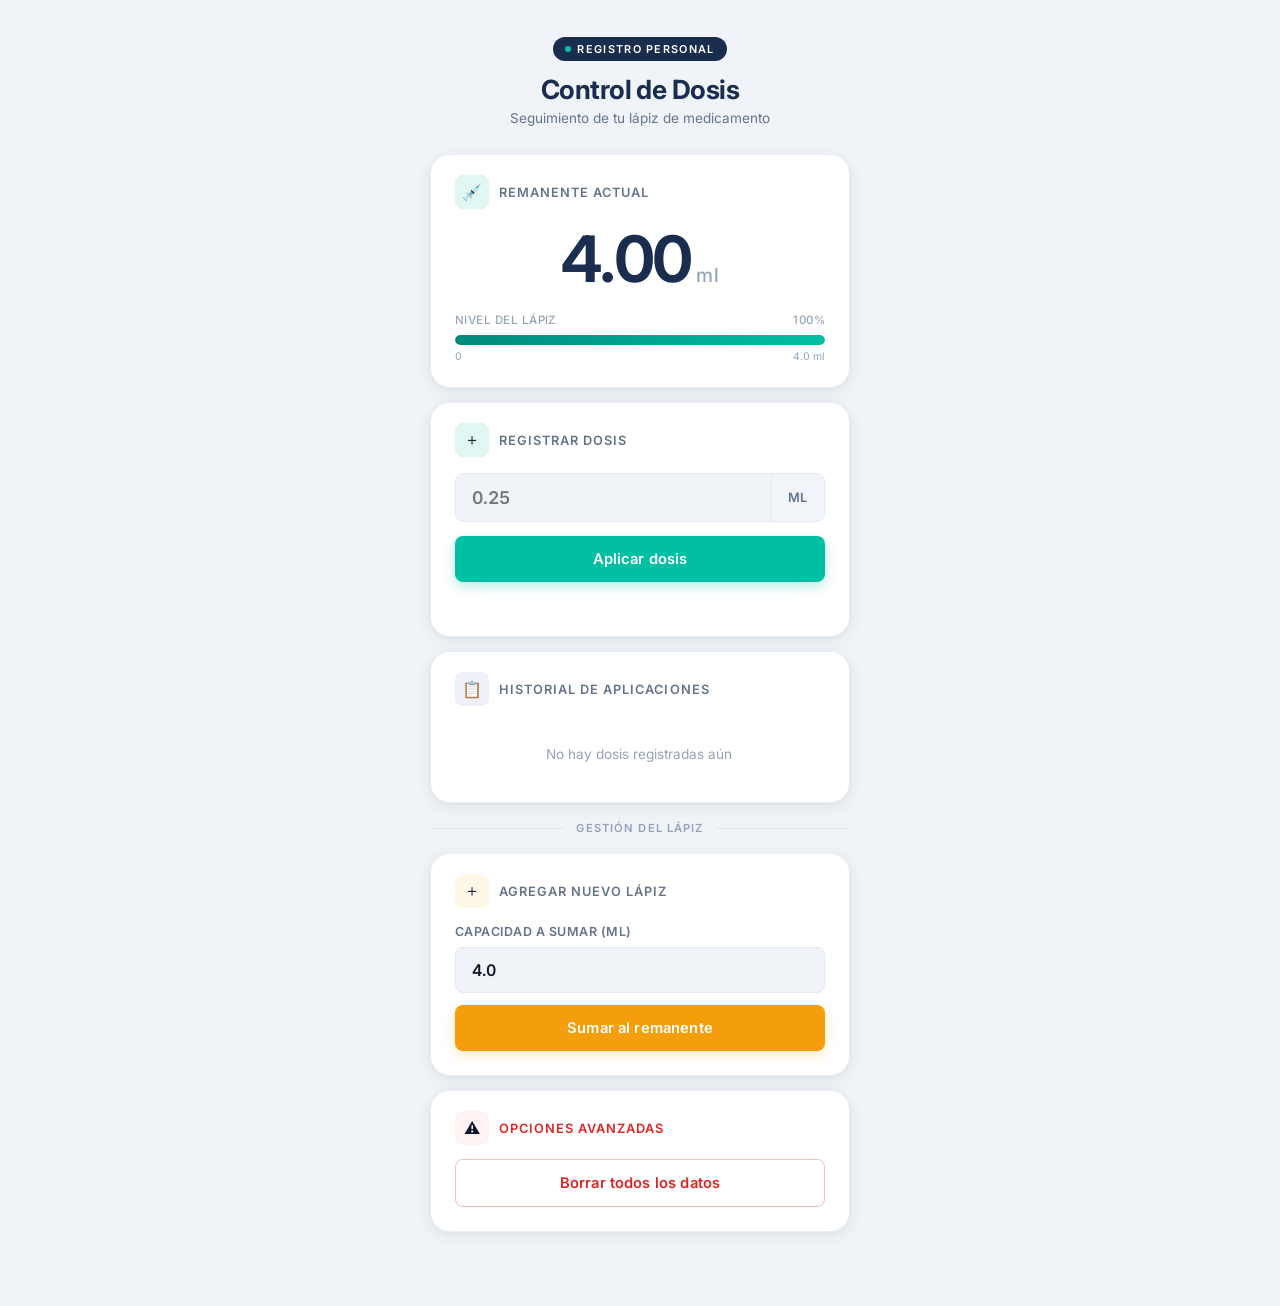
==== index.html @ 9d1a11d8 "Update index.html" ====
<!DOCTYPE html>
<html lang="es">
<head>
  <meta charset="UTF-8">
  <meta name="viewport" content="width=device-width, initial-scale=1.0">
  <title>Control de Dosis</title>
  <link rel="stylesheet" href="style.css">
</head>
<body>

  <div class="container">

    <!-- Header -->
    <header class="app-header">
      <div class="badge">Registro personal</div>
      <h1>Control de Dosis</h1>
      <p class="subtitle">Seguimiento de tu lápiz de medicamento</p>
    </header>

    <!-- Card: Remanente Actual -->
    <div class="card display-card">
      <div class="card-header">
        <div class="icon icon-mint">💉</div>
        <h2>Remanente actual</h2>
      </div>
      <div class="card-body">
        <div class="remaining-block">
          <div class="remaining-value">
            <span id="remanente">4.00</span>
            <span class="unit">ml</span>
          </div>
        </div>

        <!-- Pen Level Bar — signature element -->
        <div class="pen-level-wrap">
          <div class="pen-level-label">
            <span>Nivel del lápiz</span>
            <span id="level-pct">100%</span>
          </div>
          <div class="pen-track">
            <div class="pen-fill" id="pen-fill" style="width: 100%"></div>
          </div>
          <div class="level-ticks">
            <span>0</span>
            <span id="tick-max">4.0 ml</span>
          </div>
        </div>
      </div>
    </div>

    <!-- Card: Registrar Dosis -->
    <div class="card input-card">
      <div class="card-header">
        <div class="icon icon-mint">＋</div>
        <h3>Registrar dosis</h3>
      </div>
      <div class="card-body">
        <div class="input-group">
          <input
            type="number"
            id="dosis-input"
            step="0.01"
            min="0"
            placeholder="0.25"
            autocomplete="off"
            inputmode="decimal"
          >
          <span class="unit-badge">ml</span>
        </div>
        
        <!-- Recuadro de información de clicks -->
        <div id="clicks-display" class="clicks-info"></div>

        <button id="btn-aplicar" class="btn primary">
          <span>Aplicar dosis</span>
        </button>
        <p id="error-msg" class="error"></p>
      </div>
    </div>

    <!-- Card: Historial -->
    <div class="card history-card">
      <div class="card-header">
        <div class="icon icon-navy">📋</div>
        <h3>Historial de aplicaciones</h3>
      </div>
      <div class="card-body">
        <ul id="historial-lista">
          <!-- JS renders items here -->
        </ul>
      </div>
    </div>

    <div class="section-divider">Gestión del lápiz</div>

    <!-- Card: Nuevo Lápiz -->
    <div class="card add-card">
      <div class="card-header">
        <div class="icon icon-amber">＋</div>
        <h3>Agregar nuevo lápiz</h3>
      </div>
      <div class="card-body">
        <div class="input-group">
          <label for="capacidad-input">Capacidad a sumar (ml)</label>
          <input
            type="number"
            id="capacidad-input"
            step="0.1"
            value="4.0"
            min="0.1"
            inputmode="decimal"
          >
        </div>
        <button id="btn-sumar-lapiz" class="btn secondary">
          <span>Sumar al remanente</span>
        </button>
      </div>
    </div>

    <!-- Card: Peligro -->
    <div class="card danger-card">
      <div class="card-header">
        <div class="icon icon-danger">⚠</div>
        <h3>Opciones avanzadas</h3>
      </div>
      <div class="card-body">
        <button id="btn-borrar-todo" class="btn danger-extreme">
          <span>Borrar todos los datos</span>
        </button>
      </div>
    </div>

  </div><!-- /container -->

  <script src="script.js"></script>
</body>
</html>
---- style.css ----
@import url('https://fonts.googleapis.com/css2?family=Inter:wght@300;400;500;600;700&display=swap');

/* ─── Design Tokens ────────────────────────────── */
:root {
  --navy:        #1B2D4F;
  --navy-light:  #2C4470;
  --mint:        #00BFA5;
  --mint-light:  #E0F7F4;
  --mint-dark:   #00897B;
  --amber:       #F59E0B;
  --amber-light: #FFF8E7;
  --danger:      #DC2626;
  --danger-light:#FEF2F2;
  --slate:       #64748B;
  --slate-light: #94A3B8;
  --border:      #E2E8F0;
  --bg:          #F0F4F8;
  --white:       #FFFFFF;
  --text-primary:#0F172A;
  --text-muted:  #64748B;
  --radius-sm:   8px;
  --radius:      14px;
  --radius-lg:   20px;
  --shadow-sm:   0 1px 3px rgba(0,0,0,0.06), 0 1px 2px rgba(0,0,0,0.04);
  --shadow:      0 4px 16px rgba(27,45,79,0.08), 0 1px 4px rgba(27,45,79,0.04);
  --shadow-lg:   0 12px 40px rgba(27,45,79,0.12);
  --font:        'Inter', -apple-system, BlinkMacSystemFont, sans-serif;
}

/* ─── Reset ────────────────────────────────────── */
*, *::before, *::after {
  box-sizing: border-box;
  margin: 0;
  padding: 0;
}

/* ─── Base ─────────────────────────────────────── */
html { font-size: 16px; }

body {
  font-family: var(--font);
  background: var(--bg);
  color: var(--text-primary);
  padding: 24px 16px 60px;
  display: flex;
  flex-direction: column;
  align-items: center;
  min-height: 100vh;
  -webkit-font-smoothing: antialiased;
}

/* ─── App Shell ────────────────────────────────── */
.container {
  width: 100%;
  max-width: 420px;
  display: flex;
  flex-direction: column;
  gap: 0;
}

/* ─── Header ───────────────────────────────────── */
.app-header {
  padding: 12px 0 28px;
  text-align: center;
}

.app-header .badge {
  display: inline-flex;
  align-items: center;
  gap: 6px;
  background: var(--navy);
  color: var(--white);
  font-size: 0.68rem;
  font-weight: 600;
  letter-spacing: 0.12em;
  text-transform: uppercase;
  padding: 5px 12px;
  border-radius: 100px;
  margin-bottom: 14px;
}

.app-header .badge::before {
  content: '';
  display: inline-block;
  width: 6px;
  height: 6px;
  border-radius: 50%;
  background: var(--mint);
}

.app-header h1 {
  font-size: 1.65rem;
  font-weight: 700;
  color: var(--navy);
  letter-spacing: -0.02em;
  line-height: 1.1;
}

.app-header p.subtitle {
  margin-top: 6px;
  font-size: 0.85rem;
  color: var(--slate);
  font-weight: 400;
}

/* ─── Cards ────────────────────────────────────── */
.card {
  background: var(--white);
  border-radius: var(--radius-lg);
  box-shadow: var(--shadow);
  margin-bottom: 14px;
  overflow: hidden;
  border: 1px solid rgba(226,232,240,0.7);
}

.card-header {
  display: flex;
  align-items: center;
  gap: 10px;
  padding: 20px 24px 0;
}

.card-header .icon {
  width: 34px;
  height: 34px;
  border-radius: var(--radius-sm);
  display: flex;
  align-items: center;
  justify-content: center;
  font-size: 1rem;
  flex-shrink: 0;
}

.icon-mint  { background: var(--mint-light); }
.icon-amber { background: var(--amber-light); }
.icon-navy  { background: #EEF2F8; }
.icon-danger { background: var(--danger-light); }

.card-header h2,
.card-header h3 {
  font-size: 0.8rem;
  font-weight: 600;
  letter-spacing: 0.08em;
  text-transform: uppercase;
  color: var(--slate);
  text-align: left;
  margin: 0;
}

.card-body {
  padding: 16px 24px 24px;
}

/* ─── Display Card (Remanente) ─────────────────── */
.display-card .card-body {
  padding-top: 18px;
}

.remaining-block {
  text-align: center;
  margin-bottom: 22px;
}

.remaining-value {
  display: inline-flex;
  align-items: baseline;
  gap: 6px;
  line-height: 1;
}

.remaining-value #remanente {
  font-size: 4rem;
  font-weight: 700;
  color: var(--navy);
  letter-spacing: -0.04em;
  font-variant-numeric: tabular-nums;
  transition: color 0.4s ease;
}

.remaining-value .unit {
  font-size: 1.2rem;
  font-weight: 500;
  color: var(--slate-light);
  letter-spacing: 0.02em;
}

/* Pen Level Bar — signature element */
.pen-level-wrap {
  margin-top: 4px;
}

.pen-level-label {
  display: flex;
  justify-content: space-between;
  font-size: 0.72rem;
  font-weight: 500;
  color: var(--slate-light);
  margin-bottom: 8px;
  letter-spacing: 0.04em;
  text-transform: uppercase;
}

.pen-track {
  position: relative;
  height: 10px;
  background: var(--border);
  border-radius: 100px;
  overflow: hidden;
}

.pen-fill {
  height: 100%;
  border-radius: 100px;
  background: linear-gradient(90deg, var(--mint-dark), var(--mint));
  transition: width 0.6s cubic-bezier(0.34, 1.56, 0.64, 1);
  min-width: 4px;
}

.pen-fill.low    { background: linear-gradient(90deg, #E53935, #FF7043); }
.pen-fill.medium { background: linear-gradient(90deg, var(--amber), #FFC107); }

.level-ticks {
  display: flex;
  justify-content: space-between;
  padding: 5px 0 0;
}

.level-ticks span {
  font-size: 0.65rem;
  color: var(--slate-light);
  font-variant-numeric: tabular-nums;
}

/* ─── Input Card ───────────────────────────────── */
.input-group {
  display: flex;
  align-items: stretch;
  background: var(--bg);
  border: 1.5px solid var(--border);
  border-radius: var(--radius-sm);
  overflow: hidden;
  transition: border-color 0.2s;
  margin-bottom: 14px;
}

.input-group:focus-within {
  border-color: var(--mint);
  box-shadow: 0 0 0 3px rgba(0,191,165,0.12);
}

.input-group input[type="number"] {
  flex: 1;
  border: none;
  outline: none;
  background: transparent;
  padding: 13px 16px;
  font-size: 1.1rem;
  font-weight: 600;
  font-family: var(--font);
  color: var(--text-primary);
  text-align: left;
  font-variant-numeric: tabular-nums;
  -moz-appearance: textfield;
}

.input-group input[type="number"]::-webkit-outer-spin-button,
.input-group input[type="number"]::-webkit-inner-spin-button {
  -webkit-appearance: none;
}

.input-group .unit-badge {
  display: flex;
  align-items: center;
  padding: 0 16px;
  font-size: 0.8rem;
  font-weight: 600;
  color: var(--slate);
  background: #F1F5F9;
  border-left: 1.5px solid var(--border);
  letter-spacing: 0.05em;
  text-transform: uppercase;
}

/* ─── Buttons ──────────────────────────────────── */
.btn {
  display: flex;
  align-items: center;
  justify-content: center;
  gap: 8px;
  width: 100%;
  padding: 14px 20px;
  font-size: 0.92rem;
  font-weight: 600;
  font-family: var(--font);
  letter-spacing: 0.01em;
  border: none;
  border-radius: var(--radius-sm);
  cursor: pointer;
  transition: all 0.18s ease;
  position: relative;
  overflow: hidden;
}

.btn::after {
  content: '';
  position: absolute;
  inset: 0;
  background: rgba(255,255,255,0);
  transition: background 0.18s;
}

.btn:hover::after  { background: rgba(255,255,255,0.08); }
.btn:active        { transform: scale(0.99); }

.btn.primary {
  background: var(--mint);
  color: var(--white);
  box-shadow: 0 4px 12px rgba(0,191,165,0.3);
}
.btn.primary:hover {
  background: var(--mint-dark);
  box-shadow: 0 6px 18px rgba(0,191,165,0.35);
}

.btn.secondary {
  background: var(--amber);
  color: var(--white);
  margin-top: 0;
  box-shadow: 0 4px 12px rgba(245,158,11,0.25);
}
.btn.secondary:hover {
  background: #D97706;
  box-shadow: 0 6px 18px rgba(245,158,11,0.3);
}

.btn.danger-extreme {
  background: transparent;
  color: var(--danger);
  border: 1.5px solid rgba(220,38,38,0.3);
  margin-top: 0;
  box-shadow: none;
}
.btn.danger-extreme:hover {
  background: var(--danger-light);
  border-color: var(--danger);
}
.btn.danger-extreme::after { display: none; }

/* ─── Error ────────────────────────────────────── */
.error {
  display: flex;
  align-items: center;
  gap: 7px;
  color: var(--danger);
  font-size: 0.82rem;
  font-weight: 500;
  margin-top: 10px;
  min-height: 20px;
  padding: 0 2px;
}

.error:not(:empty)::before {
  content: '⚠';
  font-size: 0.85rem;
}

/* ─── History Card ─────────────────────────────── */
.history-card .card-body {
  padding-bottom: 16px;
}

.historial-empty {
  text-align: center;
  padding: 24px 0;
  color: var(--slate-light);
  font-size: 0.85rem;
}

#historial-lista {
  list-style: none;
  max-height: 200px;
  overflow-y: auto;
  display: flex;
  flex-direction: column;
  gap: 6px;
  padding-right: 2px;
}

#historial-lista::-webkit-scrollbar {
  width: 4px;
}
#historial-lista::-webkit-scrollbar-track {
  background: var(--bg);
  border-radius: 10px;
}
#historial-lista::-webkit-scrollbar-thumb {
  background: var(--border);
  border-radius: 10px;
}

#historial-lista li {
  display: flex;
  align-items: center;
  justify-content: space-between;
  padding: 10px 14px;
  background: var(--bg);
  border-radius: var(--radius-sm);
  border: none;
  margin: 0;
}

.hist-label {
  display: flex;
  flex-direction: column;
  gap: 2px;
}

.hist-num {
  font-size: 0.72rem;
  font-weight: 600;
  color: var(--slate-light);
  text-transform: uppercase;
  letter-spacing: 0.06em;
}

.hist-time {
  font-size: 0.72rem;
  color: var(--slate-light);
}

.hist-dose {
  font-size: 1rem;
  font-weight: 700;
  color: var(--navy);
  font-variant-numeric: tabular-nums;
  background: var(--mint-light);
  padding: 3px 10px;
  border-radius: 100px;
  color: var(--mint-dark);
}

/* ─── Add Card ─────────────────────────────────── */
.add-card .input-group {
  flex-direction: column;
  background: transparent;
  border: none;
  box-shadow: none;
  gap: 8px;
  margin-bottom: 12px;
}

.add-card .input-group label {
  font-size: 0.78rem;
  font-weight: 600;
  color: var(--slate);
  letter-spacing: 0.04em;
  text-transform: uppercase;
}

.add-card .input-group input[type="number"] {
  background: var(--bg);
  border: 1.5px solid var(--border);
  border-radius: var(--radius-sm);
  padding: 12px 16px;
  font-size: 1rem;
  font-weight: 600;
  text-align: left;
  width: 100%;
  transition: border-color 0.2s;
}

.add-card .input-group input[type="number"]:focus {
  outline: none;
  border-color: var(--amber);
  box-shadow: 0 0 0 3px rgba(245,158,11,0.12);
}

/* ─── Danger Card ──────────────────────────────── */
.danger-card .card-header h3 {
  color: var(--danger);
}

.danger-card .card-body {
  padding-top: 14px;
}

/* ─── Divider ──────────────────────────────────── */
.section-divider {
  display: flex;
  align-items: center;
  gap: 12px;
  padding: 4px 0 18px;
  color: var(--slate-light);
  font-size: 0.7rem;
  font-weight: 600;
  letter-spacing: 0.1em;
  text-transform: uppercase;
}

.section-divider::before,
.section-divider::after {
  content: '';
  flex: 1;
  height: 1px;
  background: var(--border);
}

/* ─── Responsive ───────────────────────────────── */
@media (max-width: 360px) {
  .remaining-value #remanente { font-size: 3.2rem; }
  .card-body { padding: 14px 18px 20px; }
  .card-header { padding: 18px 18px 0; }
}
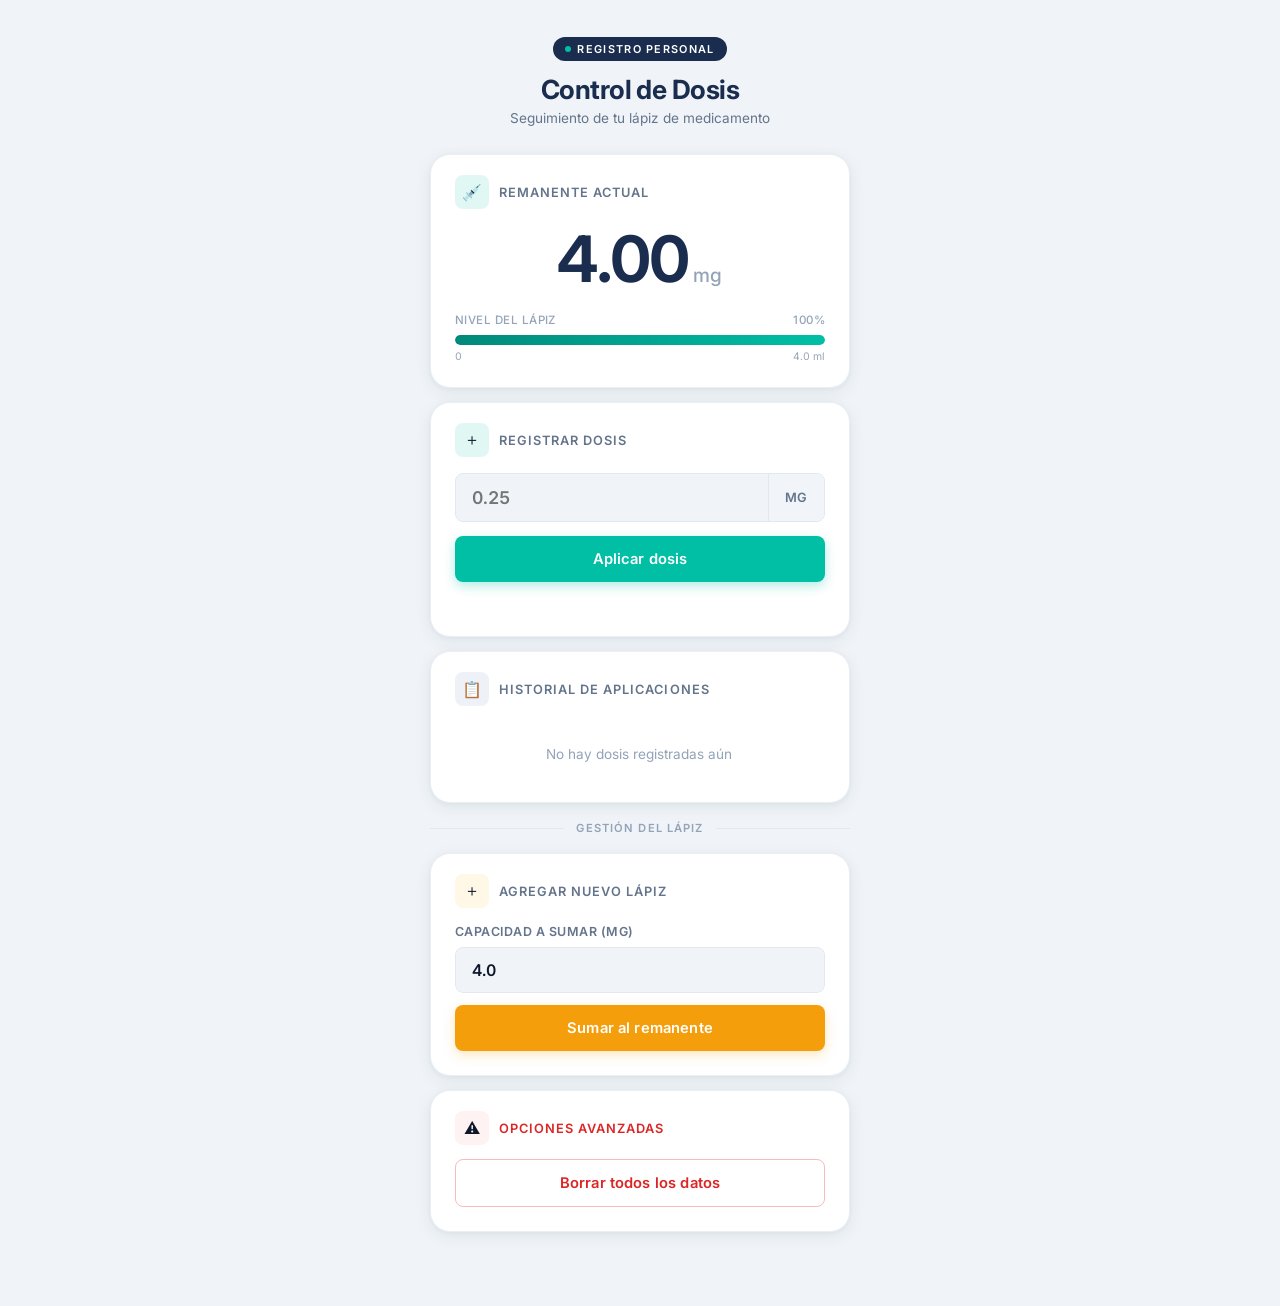
==== commit 7f96ccbe: "Update index.html" ====
--- a/index.html
+++ b/index.html
@@ -10,14 +10,12 @@
 
   <div class="container">
 
-    <!-- Header -->
     <header class="app-header">
       <div class="badge">Registro personal</div>
       <h1>Control de Dosis</h1>
       <p class="subtitle">Seguimiento de tu lápiz de medicamento</p>
     </header>
 
-    <!-- Card: Remanente Actual -->
     <div class="card display-card">
       <div class="card-header">
         <div class="icon icon-mint">💉</div>
@@ -27,11 +25,10 @@
         <div class="remaining-block">
           <div class="remaining-value">
             <span id="remanente">4.00</span>
-            <span class="unit">ml</span>
+            <span class="unit">mg</span>
           </div>
         </div>
 
-        <!-- Pen Level Bar — signature element -->
         <div class="pen-level-wrap">
           <div class="pen-level-label">
             <span>Nivel del lápiz</span>
@@ -42,13 +39,12 @@
           </div>
           <div class="level-ticks">
             <span>0</span>
-            <span id="tick-max">4.0 ml</span>
+            <span id="tick-max">4.0 mg</span>
           </div>
         </div>
       </div>
     </div>
 
-    <!-- Card: Registrar Dosis -->
     <div class="card input-card">
       <div class="card-header">
         <div class="icon icon-mint">＋</div>
@@ -65,10 +61,9 @@
             autocomplete="off"
             inputmode="decimal"
           >
-          <span class="unit-badge">ml</span>
+          <span class="unit-badge">mg</span>
         </div>
         
-        <!-- Recuadro de información de clicks -->
         <div id="clicks-display" class="clicks-info"></div>
 
         <button id="btn-aplicar" class="btn primary">
@@ -78,7 +73,6 @@
       </div>
     </div>
 
-    <!-- Card: Historial -->
     <div class="card history-card">
       <div class="card-header">
         <div class="icon icon-navy">📋</div>
@@ -86,14 +80,12 @@
       </div>
       <div class="card-body">
         <ul id="historial-lista">
-          <!-- JS renders items here -->
-        </ul>
+          </ul>
       </div>
     </div>
 
     <div class="section-divider">Gestión del lápiz</div>
 
-    <!-- Card: Nuevo Lápiz -->
     <div class="card add-card">
       <div class="card-header">
         <div class="icon icon-amber">＋</div>
@@ -101,7 +93,7 @@
       </div>
       <div class="card-body">
         <div class="input-group">
-          <label for="capacidad-input">Capacidad a sumar (ml)</label>
+          <label for="capacidad-input">Capacidad a sumar (mg)</label>
           <input
             type="number"
             id="capacidad-input"
@@ -117,7 +109,6 @@
       </div>
     </div>
 
-    <!-- Card: Peligro -->
     <div class="card danger-card">
       <div class="card-header">
         <div class="icon icon-danger">⚠</div>
@@ -130,8 +121,6 @@
       </div>
     </div>
 
-  </div><!-- /container -->
-
-  <script src="script.js"></script>
+  </div><script src="script.js"></script>
 </body>
 </html>
--- a/style.css
+++ b/style.css
@@ -511,3 +511,26 @@
   .card-body { padding: 14px 18px 20px; }
   .card-header { padding: 18px 18px 0; }
 }
+
+/* ─── Clicks Info ──────────────────────────────── */
+.clicks-info {
+  display: none;
+  font-size: 0.85rem;
+  color: var(--slate);
+  margin-top: -6px;
+  margin-bottom: 12px;
+  text-align: right;
+  padding-right: 4px;
+  animation: fadeIn 0.2s ease-in-out;
+}
+
+.clicks-info strong {
+  color: var(--mint-dark);
+  font-weight: 700;
+  font-size: 0.9rem;
+}
+
+@keyframes fadeIn {
+  from { opacity: 0; transform: translateY(-4px); }
+  to { opacity: 1; transform: translateY(0); }
+}
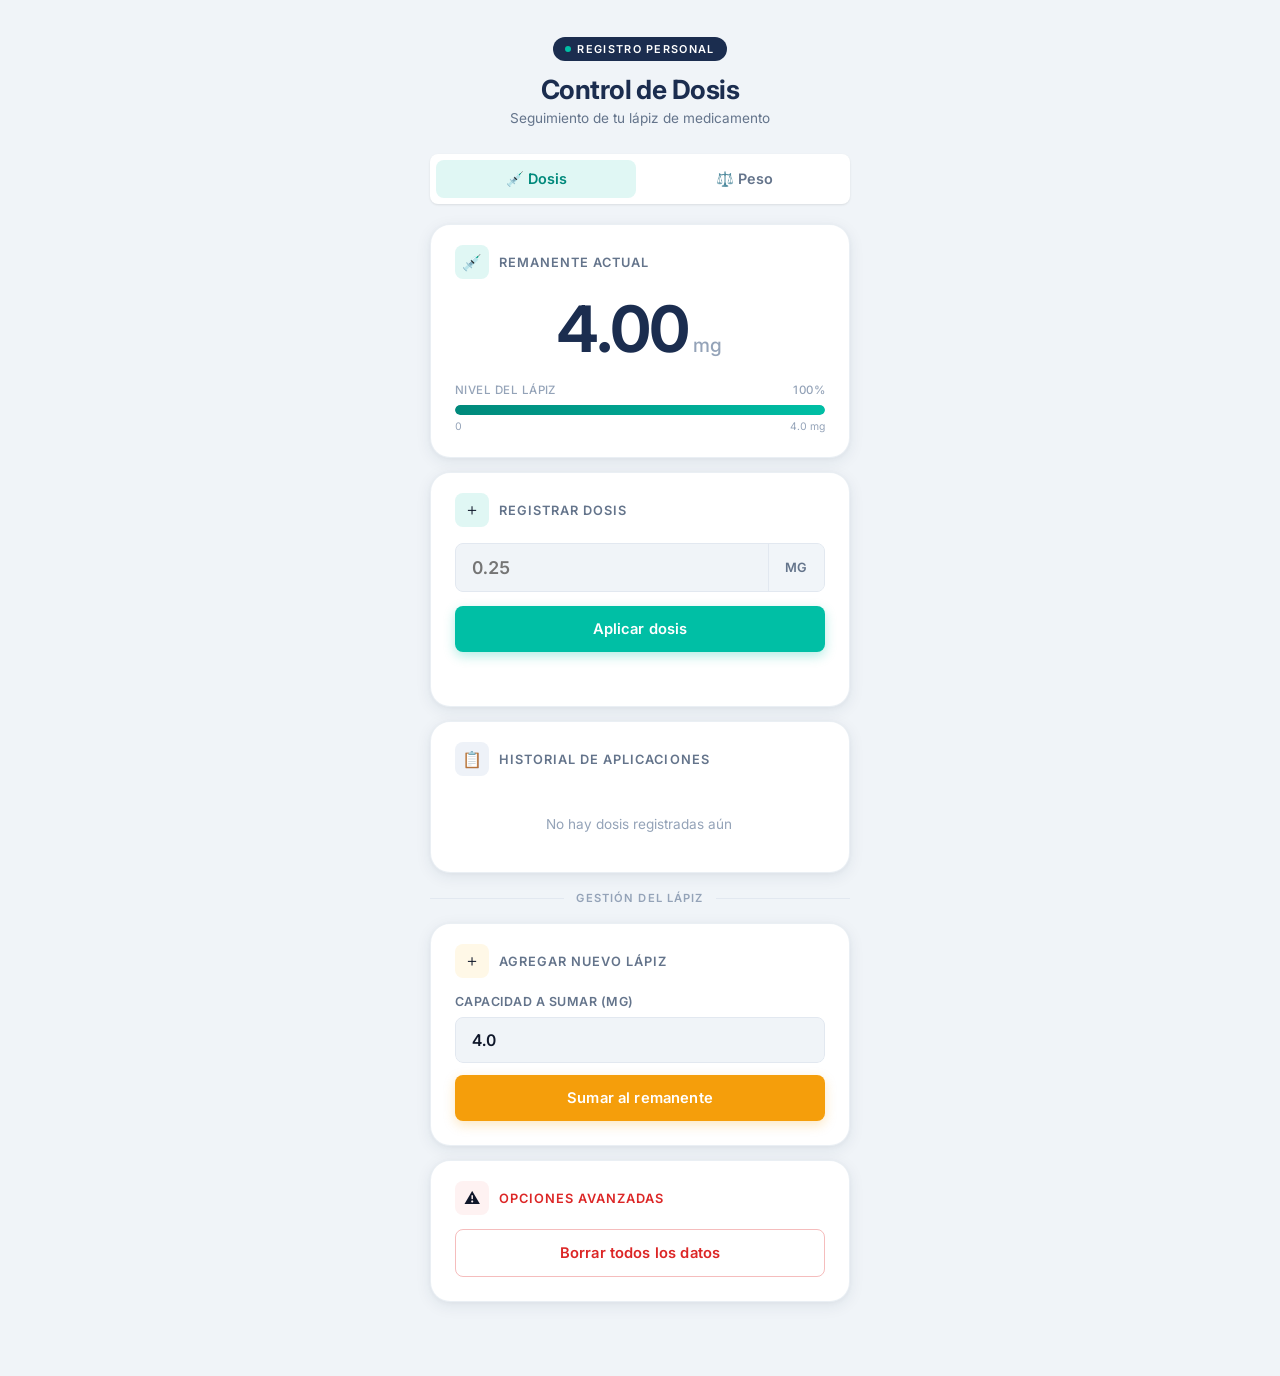
==== commit 397302a1: "Add navigation links to index.html" ====
--- a/index.html
+++ b/index.html
@@ -15,6 +15,10 @@
       <h1>Control de Dosis</h1>
       <p class="subtitle">Seguimiento de tu lápiz de medicamento</p>
     </header>
+    <nav class="app-nav">
+      <a href="index.html" class="nav-item active">💉 Dosis</a>
+      <a href="peso.html" class="nav-item">⚖️ Peso</a>
+    </nav>
 
     <div class="card display-card">
       <div class="card-header">
--- a/style.css
+++ b/style.css
@@ -534,3 +534,48 @@
   from { opacity: 0; transform: translateY(-4px); }
   to { opacity: 1; transform: translateY(0); }
 }
+
+/* ─── Navegación (Pestañas) ────────────────────── */
+.app-nav {
+  display: flex;
+  gap: 8px;
+  background: var(--white);
+  padding: 6px;
+  border-radius: var(--radius-sm);
+  box-shadow: var(--shadow-sm);
+  margin-bottom: 20px;
+  width: 100%;
+}
+
+.nav-item {
+  flex: 1;
+  text-align: center;
+  padding: 10px 14px;
+  text-decoration: none;
+  color: var(--slate);
+  font-weight: 600;
+  font-size: 0.9rem;
+  border-radius: 8px;
+  transition: all 0.2s ease;
+  display: flex;
+  align-items: center;
+  justify-content: center;
+  gap: 6px;
+}
+
+.nav-item:hover {
+  background: var(--bg);
+}
+
+.nav-item.active {
+  background: var(--mint-light);
+  color: var(--mint-dark);
+}
+
+/* ─── Chart Container ──────────────────────────── */
+.chart-container {
+  position: relative;
+  height: 220px;
+  width: 100%;
+  margin-top: 10px;
+}
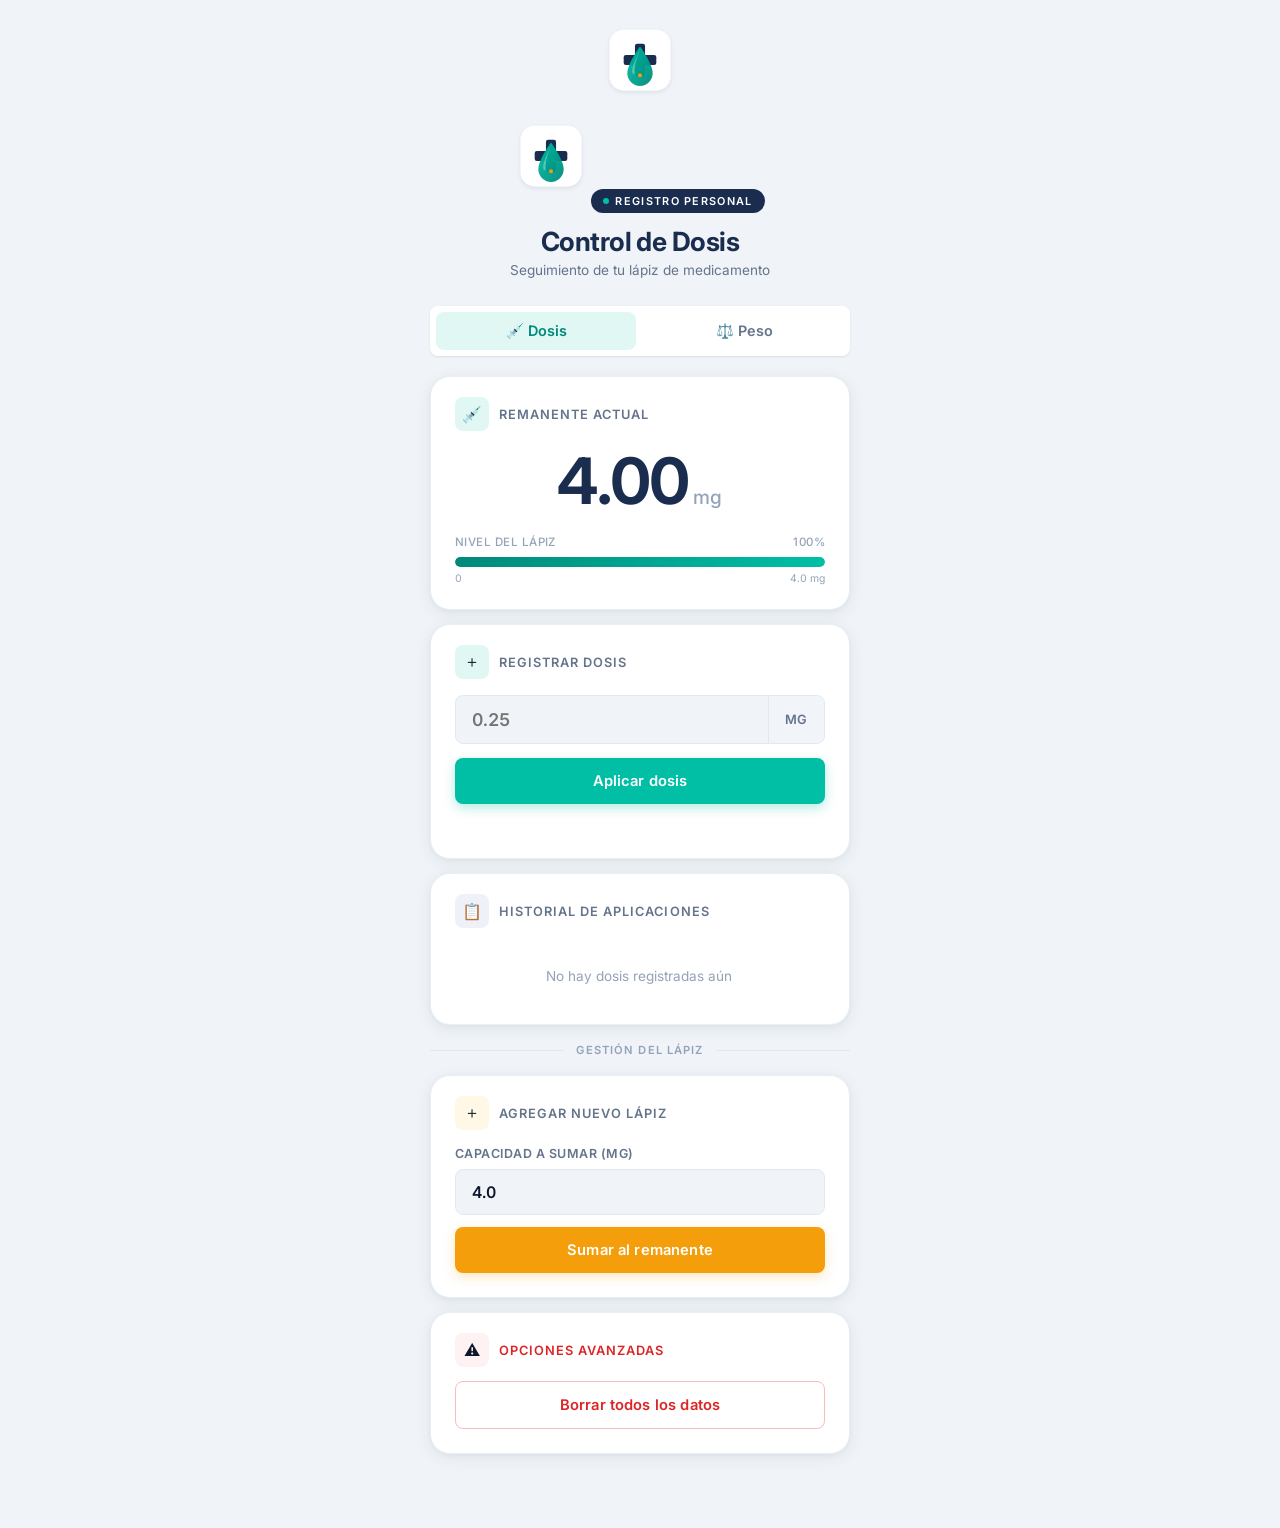
==== commit d0e8de12: "Update index.html" ====
--- a/index.html
+++ b/index.html
@@ -3,6 +3,7 @@
 <head>
   <meta charset="UTF-8">
   <meta name="viewport" content="width=device-width, initial-scale=1.0">
+  <img src="logo.svg" alt="Control de Dosis Logo" style="width: 72px; height: 72px; margin-bottom: 12px;">
   <title>Control de Dosis</title>
   <link rel="stylesheet" href="style.css">
 </head>
@@ -11,6 +12,7 @@
   <div class="container">
 
     <header class="app-header">
+      <img src="logo.svg" alt="Control de Dosis Logo" style="width: 72px; height: 72px; margin-bottom: 12px;">
       <div class="badge">Registro personal</div>
       <h1>Control de Dosis</h1>
       <p class="subtitle">Seguimiento de tu lápiz de medicamento</p>
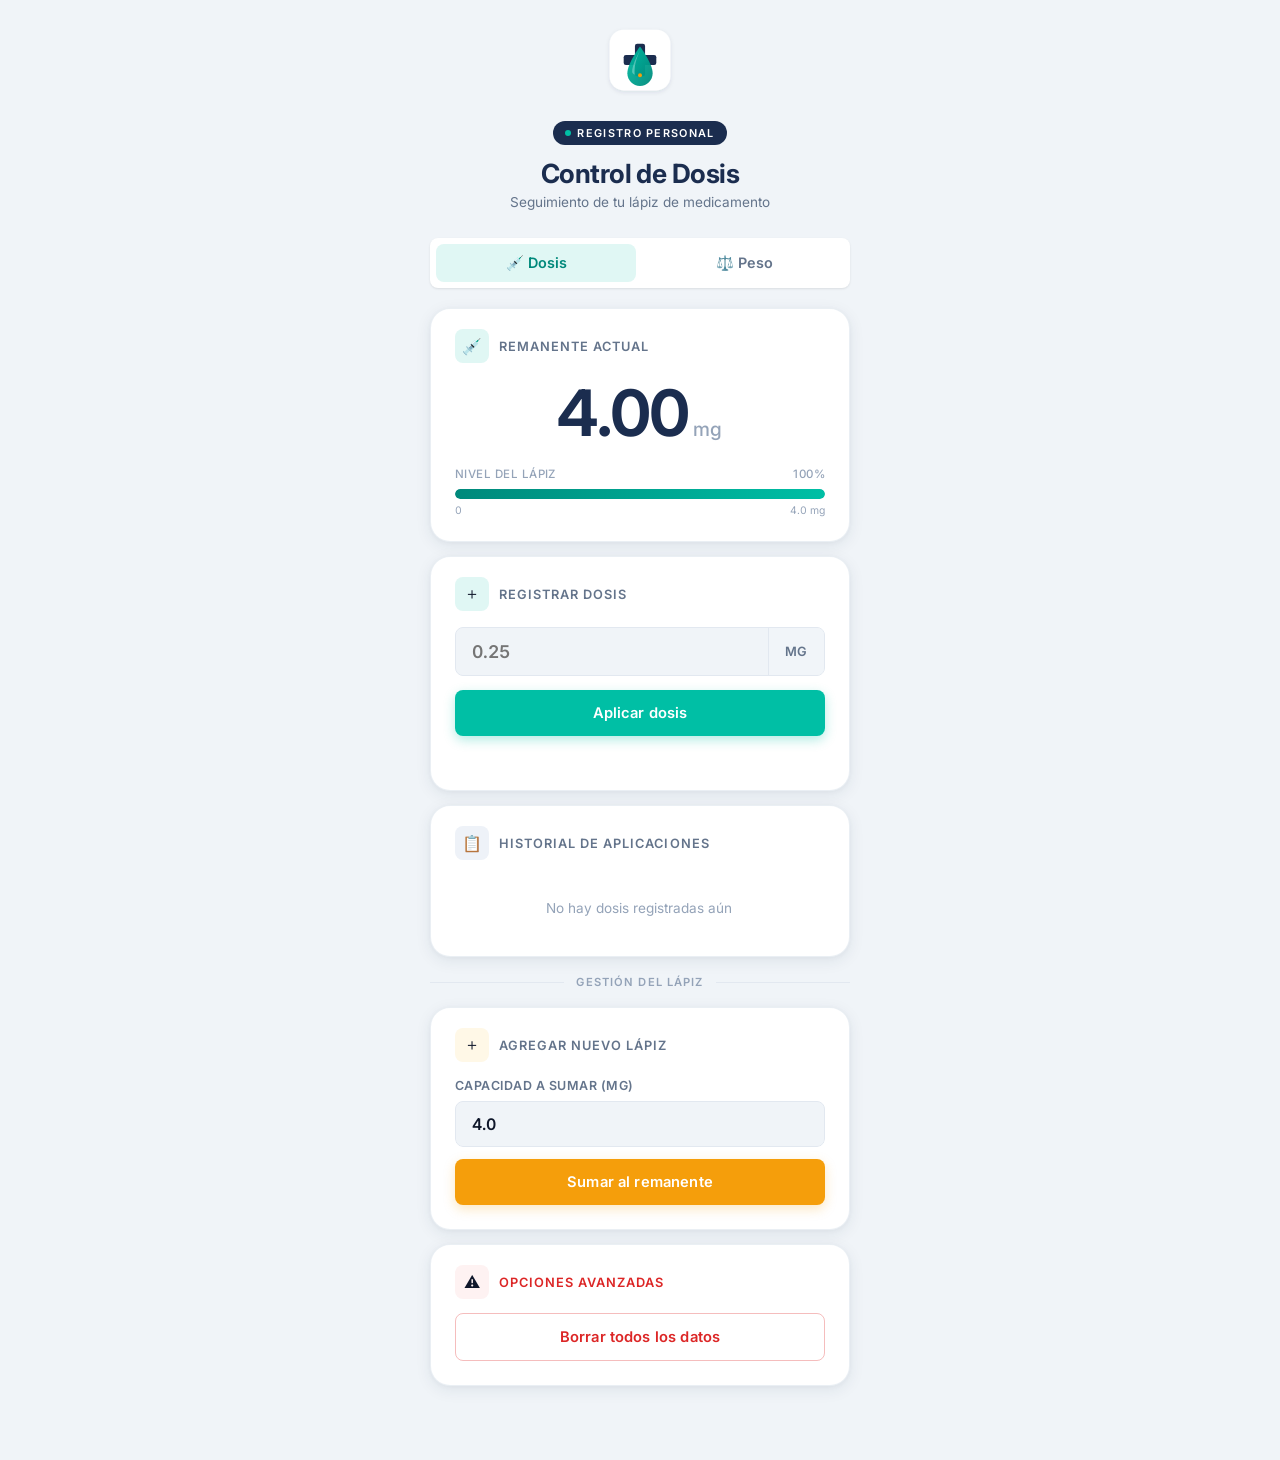
==== commit 75737efc: "Remove logo image from header Removed logo image from the header section." ====
--- a/index.html
+++ b/index.html
@@ -12,7 +12,6 @@
   <div class="container">
 
     <header class="app-header">
-      <img src="logo.svg" alt="Control de Dosis Logo" style="width: 72px; height: 72px; margin-bottom: 12px;">
       <div class="badge">Registro personal</div>
       <h1>Control de Dosis</h1>
       <p class="subtitle">Seguimiento de tu lápiz de medicamento</p>
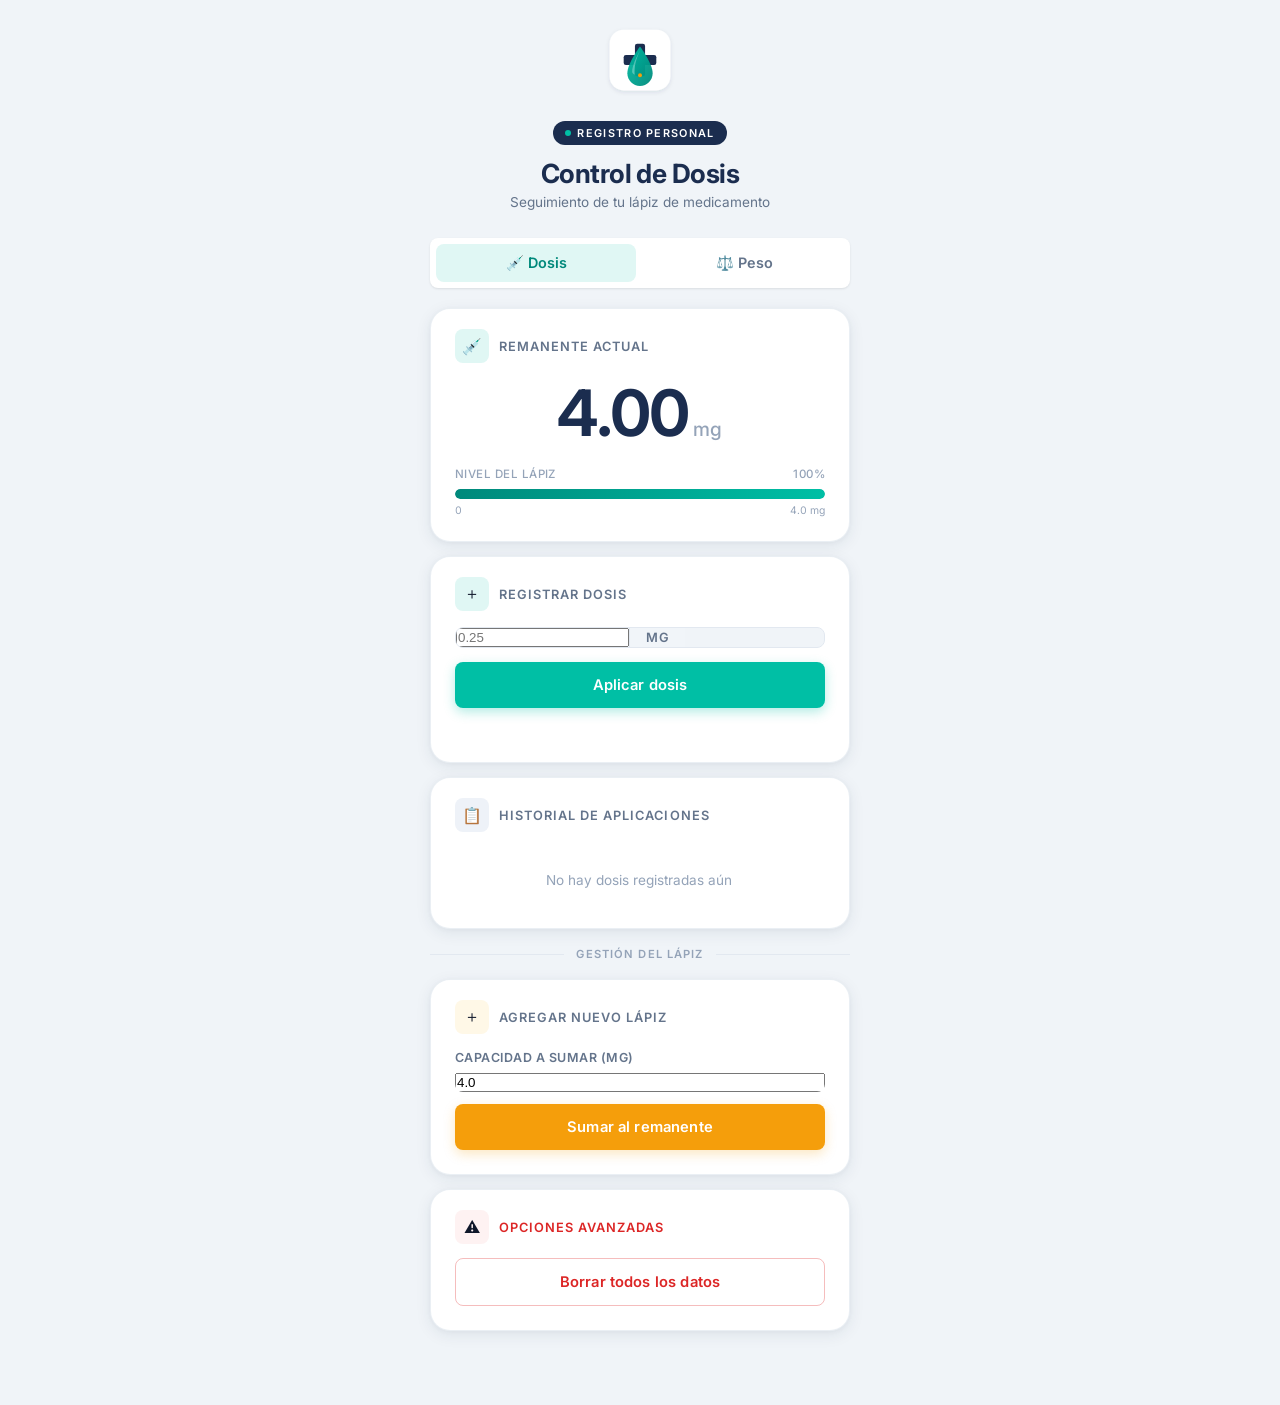
==== commit 9ccd28d2: "Change input types to text for dosage and capacidad Changed input types from 'number' to 'text' for " ====
--- a/index.html
+++ b/index.html
@@ -5,6 +5,8 @@
   <meta name="viewport" content="width=device-width, initial-scale=1.0">
   <img src="logo.svg" alt="Control de Dosis Logo" style="width: 72px; height: 72px; margin-bottom: 12px;">
   <title>Control de Dosis</title>
+    <link rel="icon" type="image/svg+xml" href="logo.svg">
+
   <link rel="stylesheet" href="style.css">
 </head>
 <body>
@@ -58,7 +60,7 @@
       <div class="card-body">
         <div class="input-group">
           <input
-            type="number"
+            type="text"
             id="dosis-input"
             step="0.01"
             min="0"
@@ -100,7 +102,7 @@
         <div class="input-group">
           <label for="capacidad-input">Capacidad a sumar (mg)</label>
           <input
-            type="number"
+            type="text"
             id="capacidad-input"
             step="0.1"
             value="4.0"
